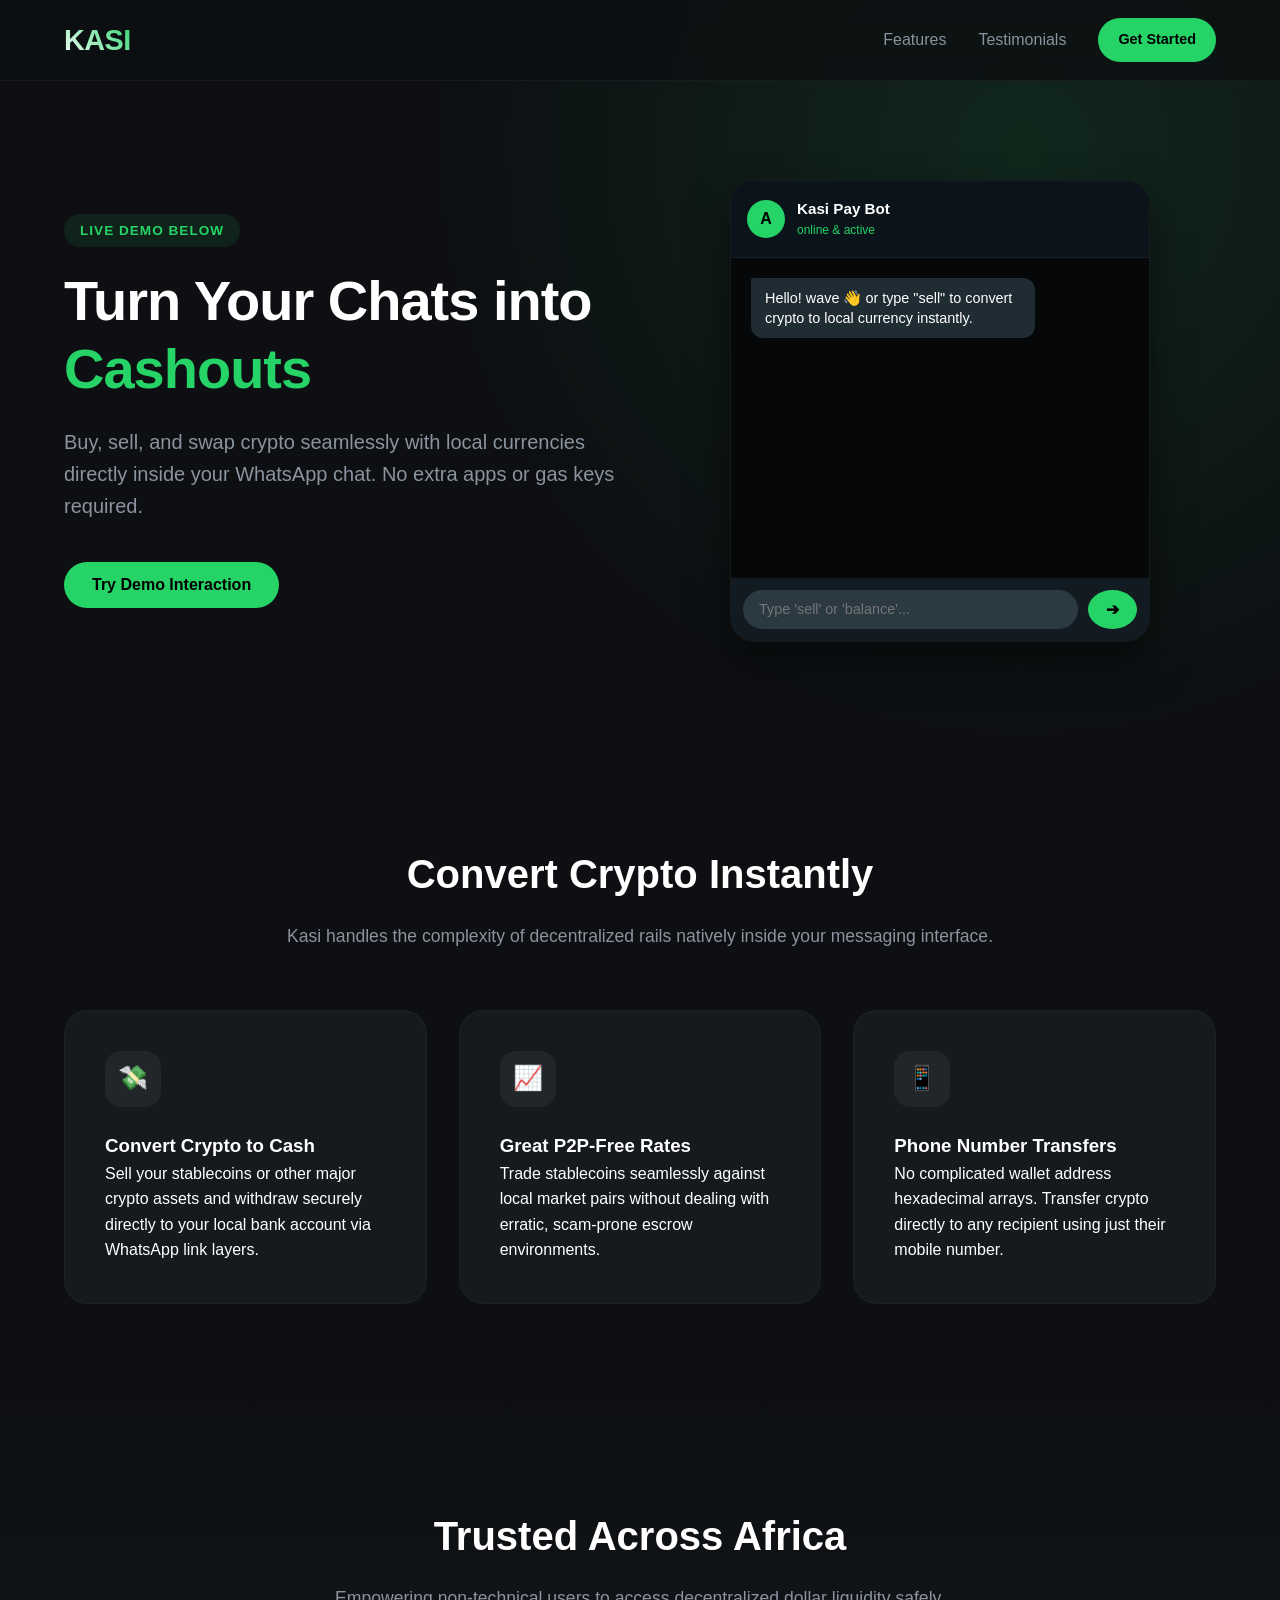
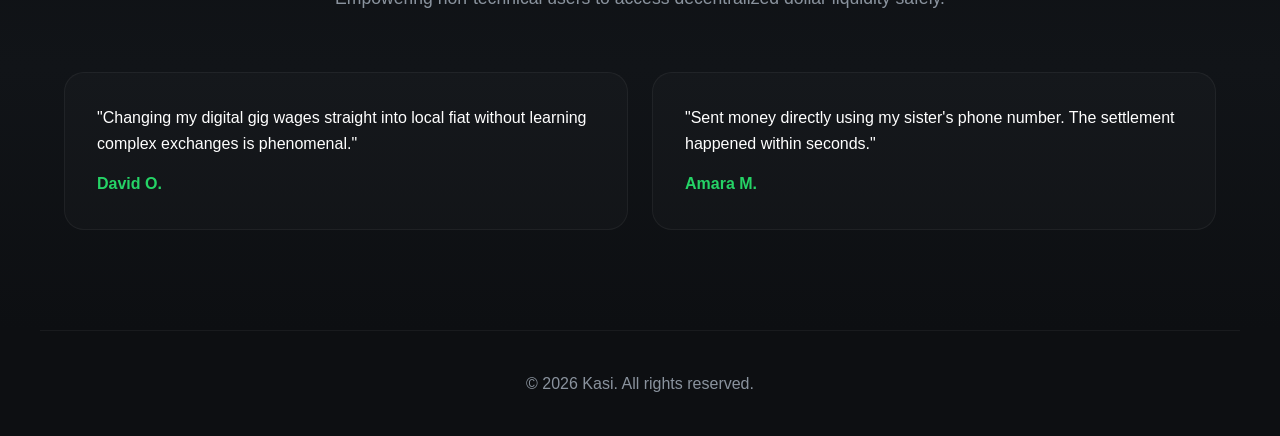
==== templates/index.html @ 3e29c73d "feat: edited index.html on the web interface" ====
<!DOCTYPE html>
<html lang="en">
<head>
    <meta charset="UTF-8">
    <meta name="viewport" content="width=device-width, initial-scale=1.0">
    <title>Kasi - Turn Chats into Cashouts</title>
    <style>
        /* Base Reset & Variables */
        :root {
            --bg-color: #0d0f12;
            --card-bg: #161a1f;
            --text-main: #ffffff;
            --text-muted: #8a939e;
            --accent-green: #25d366; 
            --accent-blue: #3b82f6;
            --btn-hover: #1ebd59;
            --font-stack: -apple-system, BlinkMacSystemFont, "Segoe UI", Roboto, Helvetica, Arial, sans-serif;
        }

        * {
            box-sizing: border-box;
            margin: 0;
            padding: 0;
        }

        html {
            scroll-behavior: smooth;
        }

        body {
            background-color: var(--bg-color);
            color: var(--text-main);
            font-family: var(--font-stack);
            line-height: 1.6;
            overflow-x: hidden;
        }

        a {
            text-decoration: none;
            color: inherit;
        }

        /* Utility Components */
        .container {
            max-width: 1200px;
            margin: 0 auto;
            padding: 0 24px;
        }

        .btn {
            display: inline-block;
            background-color: var(--accent-green);
            color: #000000;
            padding: 14px 28px;
            border-radius: 30px;
            font-weight: 600;
            font-size: 1rem;
            transition: all 0.3s cubic-bezier(0.4, 0, 0.2, 1);
            border: none;
            cursor: pointer;
        }

        .btn:hover {
            background-color: var(--btn-hover);
            transform: translateY(-2px);
            box-shadow: 0 8px 20px rgba(37, 211, 102, 0.3);
        }

        .badge {
            background: rgba(37, 211, 102, 0.1);
            color: var(--accent-green);
            padding: 6px 16px;
            border-radius: 20px;
            font-size: 0.85rem;
            font-weight: 600;
            text-transform: uppercase;
            letter-spacing: 1px;
            margin-bottom: 20px;
            display: inline-block;
            animation: pulse 2s infinite;
        }

        @keyframes pulse {
            0% { box-shadow: 0 0 0 0 rgba(37, 211, 102, 0.4); }
            70% { box-shadow: 0 0 0 10px rgba(37, 211, 102, 0); }
            100% { box-shadow: 0 0 0 0 rgba(37, 211, 102, 0); }
        }

        /* Navigation Header */
        header {
            position: fixed;
            top: 0;
            left: 0;
            width: 100%;
            z-index: 1000;
            background: rgba(13, 15, 18, 0.8);
            backdrop-filter: blur(12px);
            border-bottom: 1px solid rgba(255, 255, 255, 0.05);
            transition: background 0.3s, padding 0.3s;
        }

        header.scrolled {
            background: rgba(13, 15, 18, 0.95);
            padding: 5px 0;
            box-shadow: 0 4px 20px rgba(0,0,0,0.3);
        }

        header .container {
            display: flex;
            justify-content: space-between;
            align-items: center;
            height: 80px;
        }

        .logo {
            font-size: 1.8rem;
            font-weight: 800;
            letter-spacing: -0.5px;
            background: linear-gradient(45deg, #fff, var(--accent-green));
            -webkit-background-clip: text;
            -webkit-text-fill-color: transparent;
        }

        nav ul {
            display: flex;
            list-style: none;
            gap: 32px;
            align-items: center;
        }

        nav ul a {
            color: var(--text-muted);
            font-weight: 500;
            transition: color 0.2s ease;
        }

        nav ul a:hover, nav ul a.active {
            color: var(--text-main);
        }

        /* Interactive Split Hero Section */
        .hero {
            padding: 180px 0 100px 0;
            background: radial-gradient(circle at 80% 20%, rgba(37, 211, 102, 0.12), transparent 50%);
        }

        .hero-grid {
            display: grid;
            grid-template-columns: 1fr 1fr;
            gap: 48px;
            align-items: center;
        }

        .hero h1 {
            font-size: 3.5rem;
            font-weight: 800;
            line-height: 1.2;
            letter-spacing: -1px;
            margin-bottom: 24px;
        }

        .hero h1 span {
            color: var(--accent-green);
        }

        .hero p {
            font-size: 1.25rem;
            color: var(--text-muted);
            margin-bottom: 40px;
        }

        /* Dynamic Live Chat Simulator */
        .simulator-container {
            background: #050709;
            border-radius: 24px;
            border: 1px solid rgba(255,255,255,0.08);
            box-shadow: 0 20px 40px rgba(0,0,0,0.5);
            overflow: hidden;
            max-width: 420px;
            margin: 0 auto;
            width: 100%;
        }

        .sim-header {
            background: #0b141a;
            padding: 16px;
            display: flex;
            align-items: center;
            gap: 12px;
            border-bottom: 1px solid rgba(255,255,255,0.05);
        }

        .sim-avatar {
            width: 38px;
            height: 38px;
            background: var(--accent-green);
            color: black;
            border-radius: 50%;
            display: flex;
            align-items: center;
            justify-content: center;
            font-weight: bold;
        }

        .sim-status h4 { font-size: 0.95rem; font-weight: 600; }
        .sim-status p { font-size: 0.75rem; color: var(--accent-green); margin: 0; }

        .sim-body {
            height: 320px;
            padding: 20px;
            background: url('https://user-images.githubusercontent.com/15075759/28719144-86dc0f70-73b1-11e7-911d-60d70fcded21.png'); /* WA standard seamless tile */
            background-size: contain;
            overflow-y: auto;
            display: flex;
            flex-direction: column;
            gap: 12px;
        }

        .msg {
            max-width: 75%;
            padding: 10px 14px;
            border-radius: 12px;
            font-size: 0.9rem;
            line-height: 1.4;
            color: #fff;
            opacity: 0;
            transform: translateY(10px);
            animation: fadeInMsg 0.4s forwards;
        }

        @keyframes fadeInMsg {
            to { opacity: 1; transform: translateY(0); }
        }

        .msg.sent {
            background: #005c4b;
            align-self: flex-end;
            border-top-right-radius: 2px;
        }

        .msg.received {
            background: #202c33;
            align-self: flex-start;
            border-top-left-radius: 2px;
        }

        .sim-footer {
            background: #111b21;
            padding: 12px;
            display: flex;
            gap: 10px;
        }

        .sim-input {
            flex: 1;
            background: #2a3942;
            border: none;
            border-radius: 20px;
            padding: 10px 16px;
            color: #fff;
            font-size: 0.9rem;
            outline: none;
        }

        /* Value Proposition Scroll-Animations */
        .features {
            padding: 100px 0;
        }

        .section-header {
            text-align: center;
            margin-bottom: 60px;
        }

        .section-header h2 { font-size: 2.5rem; font-weight: 700; margin-bottom: 16px; }
        .section-header p { color: var(--text-muted); font-size: 1.1rem; }

        .feature-grid {
            display: grid;
            grid-template-columns: repeat(auto-fit, minmax(320px, 1fr));
            gap: 32px;
        }

        .feature-card {
            background-color: var(--card-bg);
            border: 1px solid rgba(255, 255, 255, 0.03);
            border-radius: 24px;
            padding: 40px;
            opacity: 0;
            transform: translateY(30px);
            transition: all 0.6s ease;
        }

        .feature-card.reveal {
            opacity: 1;
            transform: translateY(0);
        }

        .feature-card:hover {
            transform: translateY(-5px) !important;
            border-color: rgba(37, 211, 102, 0.2);
        }

        .feature-icon {
            width: 56px;
            height: 56px;
            background: rgba(255, 255, 255, 0.05);
            border-radius: 16px;
            display: flex;
            align-items: center;
            justify-content: center;
            font-size: 1.5rem;
            margin-bottom: 24px;
            color: var(--accent-green);
        }

        /* Testimonials Section */
        .testimonials {
            padding: 100px 0;
            background: linear-gradient(180deg, var(--bg-color), #111418, var(--bg-color));
        }

        .testimonial-grid {
            display: grid;
            grid-template-columns: repeat(auto-fit, minmax(300px, 1fr));
            gap: 24px;
            margin-top: 40px;
        }

        .testimonial-card {
            background: rgba(255, 255, 255, 0.02);
            border: 1px solid rgba(255, 255, 255, 0.05);
            padding: 32px;
            border-radius: 20px;
        }

        /* Mobile Responsive */
        @media (max-width: 968px) {
            .hero-grid {
                grid-template-columns: 1fr;
                text-align: center;
            }
            .hero h1 { font-size: 2.6rem; }
            .simulator-container { margin-top: 40px; }
            nav ul { display: none; }
        }
    </style>
</head>
<body>

    <!-- Header & Navigation -->
    <header id="navbar">
        <div class="container">
            <a href="#" class="logo">KASI</a>
            <nav>
                <ul>
                    <li><a href="#features" class="nav-link">Features</a></li>
                    <li><a href="#testimonials" class="nav-link">Testimonials</a></li>
                    <li><a href="https://api.whatsapp.com/send/?phone=%2B13025016052&text=Hello%21+I+was+referred+by+a+friend+%EF%BF%BD%0A%0A%28Ref%3A+%23faqs%29&type=phone_number&app_absent=0" class="btn" style="padding: 10px 20px; font-size: 0.9rem;">Get Started</a></li>
                </ul>
            </nav>
        </div>
    </header>

    <!-- Hero Section with Live Simulator -->
    <section class="hero">
        <div class="container">
            <div class="hero-grid">
                <div>
                    <span class="badge">Live Demo Below</span>
                    <h1>Turn Your Chats into <span>Cashouts</span></h1>
                    <p>Buy, sell, and swap crypto seamlessly with local currencies directly inside your WhatsApp chat. No extra apps or gas keys required.</p>
                    <button class="btn" onclick="startSimulatedChat()">Try Demo Interaction</button>
                </div>
                
                <!-- Interactive WhatsApp UI Sandbox -->
                <div>
                    <div class="simulator-container">
                        <div class="sim-header">
                            <div class="sim-avatar">A</div>
                            <div class="sim-status">
                                <h4>Kasi Pay Bot</h4>
                                <p>online & active</p>
                            </div>
                        </div>
                        <div class="sim-body" id="chatScreen">
                            <div class="msg received">Hello! wave 👋 or type "sell" to convert crypto to local currency instantly.</div>
                        </div>
                        <div class="sim-footer">
                            <input type="text" class="sim-input" id="chatInput" placeholder="Type 'sell' or 'balance'..." onkeypress="handleKeyPress(event)">
                            <button class="btn" style="padding: 10px 18px; border-radius: 50%;" onclick="sendUserMessage()">➔</button>
                        </div>
                    </div>
                </div>
            </div>
        </div>
    </section>

    <!-- Features Section with Scroll Triggers -->
    <section id="features" class="features">
        <div class="container">
            <div class="section-header">
                <h2>Convert Crypto Instantly</h2>
                <p>Kasi handles the complexity of decentralized rails natively inside your messaging interface.</p>
            </div>

            <div class="feature-grid">
                <div class="feature-card">
                    <div class="feature-icon">💸</div>
                    <h3>Convert Crypto to Cash</h3>
                    <p>Sell your stablecoins or other major crypto assets and withdraw securely directly to your local bank account via WhatsApp link layers.</p>
                </div>
                <div class="feature-card">
                    <div class="feature-icon">📈</div>
                    <h3>Great P2P-Free Rates</h3>
                    <p>Trade stablecoins seamlessly against local market pairs without dealing with erratic, scam-prone escrow environments.</p>
                </div>
                <div class="feature-card">
                    <div class="feature-icon">📱</div>
                    <h3>Phone Number Transfers</h3>
                    <p>No complicated wallet address hexadecimal arrays. Transfer crypto directly to any recipient using just their mobile number.</p>
                </div>
            </div>
        </div>
    </section>

    <!-- Testimonials Section -->
    <section id="testimonials" class="testimonials">
        <div class="container">
            <div class="section-header">
                <h2>Trusted Across Africa</h2>
                <p>Empowering non-technical users to access decentralized dollar liquidity safely.</p>
            </div>
            <div class="testimonial-grid">
                <div class="testimonial-card">
                    <p>"Changing my digital gig wages straight into local fiat without learning complex exchanges is phenomenal."</p>
                    <h4 style="margin-top:15px; color:var(--accent-green);">David O.</h4>
                </div>
                <div class="testimonial-card">
                    <p>"Sent money directly using my sister's phone number. The settlement happened within seconds."</p>
                    <h4 style="margin-top:15px; color:var(--accent-green);">Amara M.</h4>
                </div>
            </div>
        </div>
    </section>

    <footer>
        <div class="container" style="text-align: center; padding: 40px 0; border-top: 1px solid rgba(255,255,255,0.05); color: var(--text-muted);">
            <p>&copy; 2026 Kasi. All rights reserved.</p>
        </div>
    </footer>

    <!-- Interactive JavaScript Logic Layer -->
    <script>
        // 1. Dynamic Header Scroll Logic
        window.addEventListener('scroll', () => {
            const header = document.getElementById('navbar');
            if (window.scrollY > 50) {
                header.classList.add('scrolled');
            } else {
                header.classList.remove('scrolled');
            }
            
            // Track active navigation links based on viewport metrics
            const sections = document.querySelectorAll('section');
            const navLinks = document.querySelectorAll('.nav-link');
            let current = '';
            
            sections.forEach(section => {
                const sectionTop = section.offsetTop;
                if (window.scrollY >= sectionTop - 100) {
                    current = section.getAttribute('id');
                }
            });

            navLinks.forEach(link => {
                link.classList.remove('active');
                if (link.getAttribute('href').includes(current)) {
                    link.classList.add('active');
                }
            });
        });

        // 2. Scroll Animation (Intersection Observer Reveal Engine)
        const observerOptions = { threshold: 0.15 };
        const observer = new IntersectionObserver((entries) => {
            entries.forEach(entry => {
                if(entry.isIntersecting) {
                    entry.target.classList.add('reveal');
                }
            });
        }, observerOptions);

        document.querySelectorAll('.feature-card').forEach(card => {
            observer.observe(card);
        });

        // 3. Automated & Free-text WhatsApp Simulation Engine
        const chatScreen = document.getElementById('chatScreen');
        const chatInput = document.getElementById('chatInput');

        function appendMessage(text, side) {
            const msgNode = document.createElement('div');
            msgNode.className = `msg ${side}`;
            msgNode.innerText = text;
            chatScreen.appendChild(msgNode);
            chatScreen.scrollTop = chatScreen.scrollHeight; 
        }

        function handleKeyPress(e) {
            if(e.key === 'Enter') sendUserMessage();
        }

        function sendUserMessage() {
            const val = chatInput.value.trim();
            if(!val) return;
            
            appendMessage(val, 'sent');
            chatInput.value = '';

            // Dynamic logic parsing response simulated keywords
            setTimeout(() => {
                const query = val.toLowerCase();
                if(query.includes('sell') || query.includes('cashout')) {
                    appendMessage("⚡ Perfect. Processing payout. Enter the amount of USDT to cashout to local currency:", "received");
                } else if(query.includes('balance')) {
                    appendMessage("📊 Wallet Balance:\n• 142.50 USDT\n• 0.015 ETH", "received");
                } else {
                    appendMessage("🤖 Received! Kasi will automatically process this message string on your real integration hook.", "received");
                }
            }, 800);
        }

        // Demo sequence button
        function startSimulatedChat() {
            setTimeout(() => appendMessage("sell 50 USDT", "sent"), 300);
            setTimeout(() => appendMessage("Processing $50.00 cashout. Local bank wire generated! Checking settlement rails... 📈", "received"), 1200);
            setTimeout(() => appendMessage("Success! Fiat deposited straight to linked endpoint.", "received"), 2400);
        }
    </script>
</body>
</html>
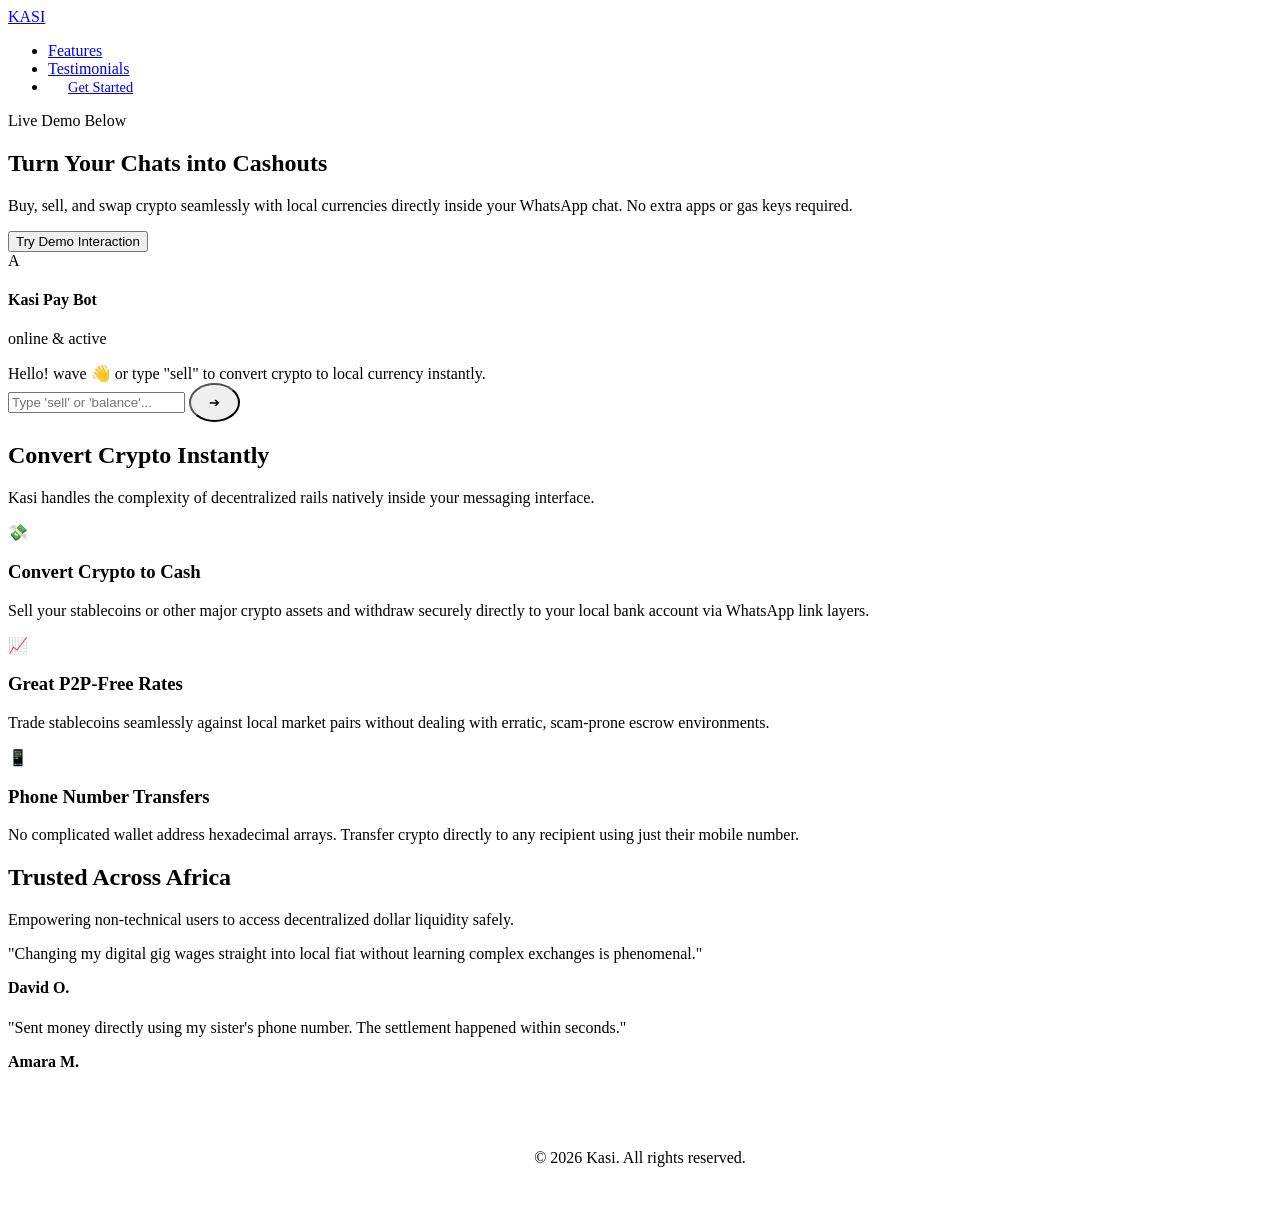
==== commit dd2317d2: "Refactor: separate CSS styles into external stylesheet" ====
--- a/templates/index.html
+++ b/templates/index.html
@@ -4,347 +4,7 @@
     <meta charset="UTF-8">
     <meta name="viewport" content="width=device-width, initial-scale=1.0">
     <title>Kasi - Turn Chats into Cashouts</title>
-    <style>
-        /* Base Reset & Variables */
-        :root {
-            --bg-color: #0d0f12;
-            --card-bg: #161a1f;
-            --text-main: #ffffff;
-            --text-muted: #8a939e;
-            --accent-green: #25d366; 
-            --accent-blue: #3b82f6;
-            --btn-hover: #1ebd59;
-            --font-stack: -apple-system, BlinkMacSystemFont, "Segoe UI", Roboto, Helvetica, Arial, sans-serif;
-        }
-
-        * {
-            box-sizing: border-box;
-            margin: 0;
-            padding: 0;
-        }
-
-        html {
-            scroll-behavior: smooth;
-        }
-
-        body {
-            background-color: var(--bg-color);
-            color: var(--text-main);
-            font-family: var(--font-stack);
-            line-height: 1.6;
-            overflow-x: hidden;
-        }
-
-        a {
-            text-decoration: none;
-            color: inherit;
-        }
-
-        /* Utility Components */
-        .container {
-            max-width: 1200px;
-            margin: 0 auto;
-            padding: 0 24px;
-        }
-
-        .btn {
-            display: inline-block;
-            background-color: var(--accent-green);
-            color: #000000;
-            padding: 14px 28px;
-            border-radius: 30px;
-            font-weight: 600;
-            font-size: 1rem;
-            transition: all 0.3s cubic-bezier(0.4, 0, 0.2, 1);
-            border: none;
-            cursor: pointer;
-        }
-
-        .btn:hover {
-            background-color: var(--btn-hover);
-            transform: translateY(-2px);
-            box-shadow: 0 8px 20px rgba(37, 211, 102, 0.3);
-        }
-
-        .badge {
-            background: rgba(37, 211, 102, 0.1);
-            color: var(--accent-green);
-            padding: 6px 16px;
-            border-radius: 20px;
-            font-size: 0.85rem;
-            font-weight: 600;
-            text-transform: uppercase;
-            letter-spacing: 1px;
-            margin-bottom: 20px;
-            display: inline-block;
-            animation: pulse 2s infinite;
-        }
-
-        @keyframes pulse {
-            0% { box-shadow: 0 0 0 0 rgba(37, 211, 102, 0.4); }
-            70% { box-shadow: 0 0 0 10px rgba(37, 211, 102, 0); }
-            100% { box-shadow: 0 0 0 0 rgba(37, 211, 102, 0); }
-        }
-
-        /* Navigation Header */
-        header {
-            position: fixed;
-            top: 0;
-            left: 0;
-            width: 100%;
-            z-index: 1000;
-            background: rgba(13, 15, 18, 0.8);
-            backdrop-filter: blur(12px);
-            border-bottom: 1px solid rgba(255, 255, 255, 0.05);
-            transition: background 0.3s, padding 0.3s;
-        }
-
-        header.scrolled {
-            background: rgba(13, 15, 18, 0.95);
-            padding: 5px 0;
-            box-shadow: 0 4px 20px rgba(0,0,0,0.3);
-        }
-
-        header .container {
-            display: flex;
-            justify-content: space-between;
-            align-items: center;
-            height: 80px;
-        }
-
-        .logo {
-            font-size: 1.8rem;
-            font-weight: 800;
-            letter-spacing: -0.5px;
-            background: linear-gradient(45deg, #fff, var(--accent-green));
-            -webkit-background-clip: text;
-            -webkit-text-fill-color: transparent;
-        }
-
-        nav ul {
-            display: flex;
-            list-style: none;
-            gap: 32px;
-            align-items: center;
-        }
-
-        nav ul a {
-            color: var(--text-muted);
-            font-weight: 500;
-            transition: color 0.2s ease;
-        }
-
-        nav ul a:hover, nav ul a.active {
-            color: var(--text-main);
-        }
-
-        /* Interactive Split Hero Section */
-        .hero {
-            padding: 180px 0 100px 0;
-            background: radial-gradient(circle at 80% 20%, rgba(37, 211, 102, 0.12), transparent 50%);
-        }
-
-        .hero-grid {
-            display: grid;
-            grid-template-columns: 1fr 1fr;
-            gap: 48px;
-            align-items: center;
-        }
-
-        .hero h1 {
-            font-size: 3.5rem;
-            font-weight: 800;
-            line-height: 1.2;
-            letter-spacing: -1px;
-            margin-bottom: 24px;
-        }
-
-        .hero h1 span {
-            color: var(--accent-green);
-        }
-
-        .hero p {
-            font-size: 1.25rem;
-            color: var(--text-muted);
-            margin-bottom: 40px;
-        }
-
-        /* Dynamic Live Chat Simulator */
-        .simulator-container {
-            background: #050709;
-            border-radius: 24px;
-            border: 1px solid rgba(255,255,255,0.08);
-            box-shadow: 0 20px 40px rgba(0,0,0,0.5);
-            overflow: hidden;
-            max-width: 420px;
-            margin: 0 auto;
-            width: 100%;
-        }
-
-        .sim-header {
-            background: #0b141a;
-            padding: 16px;
-            display: flex;
-            align-items: center;
-            gap: 12px;
-            border-bottom: 1px solid rgba(255,255,255,0.05);
-        }
-
-        .sim-avatar {
-            width: 38px;
-            height: 38px;
-            background: var(--accent-green);
-            color: black;
-            border-radius: 50%;
-            display: flex;
-            align-items: center;
-            justify-content: center;
-            font-weight: bold;
-        }
-
-        .sim-status h4 { font-size: 0.95rem; font-weight: 600; }
-        .sim-status p { font-size: 0.75rem; color: var(--accent-green); margin: 0; }
-
-        .sim-body {
-            height: 320px;
-            padding: 20px;
-            background: url('https://user-images.githubusercontent.com/15075759/28719144-86dc0f70-73b1-11e7-911d-60d70fcded21.png'); /* WA standard seamless tile */
-            background-size: contain;
-            overflow-y: auto;
-            display: flex;
-            flex-direction: column;
-            gap: 12px;
-        }
-
-        .msg {
-            max-width: 75%;
-            padding: 10px 14px;
-            border-radius: 12px;
-            font-size: 0.9rem;
-            line-height: 1.4;
-            color: #fff;
-            opacity: 0;
-            transform: translateY(10px);
-            animation: fadeInMsg 0.4s forwards;
-        }
-
-        @keyframes fadeInMsg {
-            to { opacity: 1; transform: translateY(0); }
-        }
-
-        .msg.sent {
-            background: #005c4b;
-            align-self: flex-end;
-            border-top-right-radius: 2px;
-        }
-
-        .msg.received {
-            background: #202c33;
-            align-self: flex-start;
-            border-top-left-radius: 2px;
-        }
-
-        .sim-footer {
-            background: #111b21;
-            padding: 12px;
-            display: flex;
-            gap: 10px;
-        }
-
-        .sim-input {
-            flex: 1;
-            background: #2a3942;
-            border: none;
-            border-radius: 20px;
-            padding: 10px 16px;
-            color: #fff;
-            font-size: 0.9rem;
-            outline: none;
-        }
-
-        /* Value Proposition Scroll-Animations */
-        .features {
-            padding: 100px 0;
-        }
-
-        .section-header {
-            text-align: center;
-            margin-bottom: 60px;
-        }
-
-        .section-header h2 { font-size: 2.5rem; font-weight: 700; margin-bottom: 16px; }
-        .section-header p { color: var(--text-muted); font-size: 1.1rem; }
-
-        .feature-grid {
-            display: grid;
-            grid-template-columns: repeat(auto-fit, minmax(320px, 1fr));
-            gap: 32px;
-        }
-
-        .feature-card {
-            background-color: var(--card-bg);
-            border: 1px solid rgba(255, 255, 255, 0.03);
-            border-radius: 24px;
-            padding: 40px;
-            opacity: 0;
-            transform: translateY(30px);
-            transition: all 0.6s ease;
-        }
-
-        .feature-card.reveal {
-            opacity: 1;
-            transform: translateY(0);
-        }
-
-        .feature-card:hover {
-            transform: translateY(-5px) !important;
-            border-color: rgba(37, 211, 102, 0.2);
-        }
-
-        .feature-icon {
-            width: 56px;
-            height: 56px;
-            background: rgba(255, 255, 255, 0.05);
-            border-radius: 16px;
-            display: flex;
-            align-items: center;
-            justify-content: center;
-            font-size: 1.5rem;
-            margin-bottom: 24px;
-            color: var(--accent-green);
-        }
-
-        /* Testimonials Section */
-        .testimonials {
-            padding: 100px 0;
-            background: linear-gradient(180deg, var(--bg-color), #111418, var(--bg-color));
-        }
-
-        .testimonial-grid {
-            display: grid;
-            grid-template-columns: repeat(auto-fit, minmax(300px, 1fr));
-            gap: 24px;
-            margin-top: 40px;
-        }
-
-        .testimonial-card {
-            background: rgba(255, 255, 255, 0.02);
-            border: 1px solid rgba(255, 255, 255, 0.05);
-            padding: 32px;
-            border-radius: 20px;
-        }
-
-        /* Mobile Responsive */
-        @media (max-width: 968px) {
-            .hero-grid {
-                grid-template-columns: 1fr;
-                text-align: center;
-            }
-            .hero h1 { font-size: 2.6rem; }
-            .simulator-container { margin-top: 40px; }
-            nav ul { display: none; }
-        }
-    </style>
+    <link rel="stylesheet" href="static/style.css">
 </head>
 <body>
 
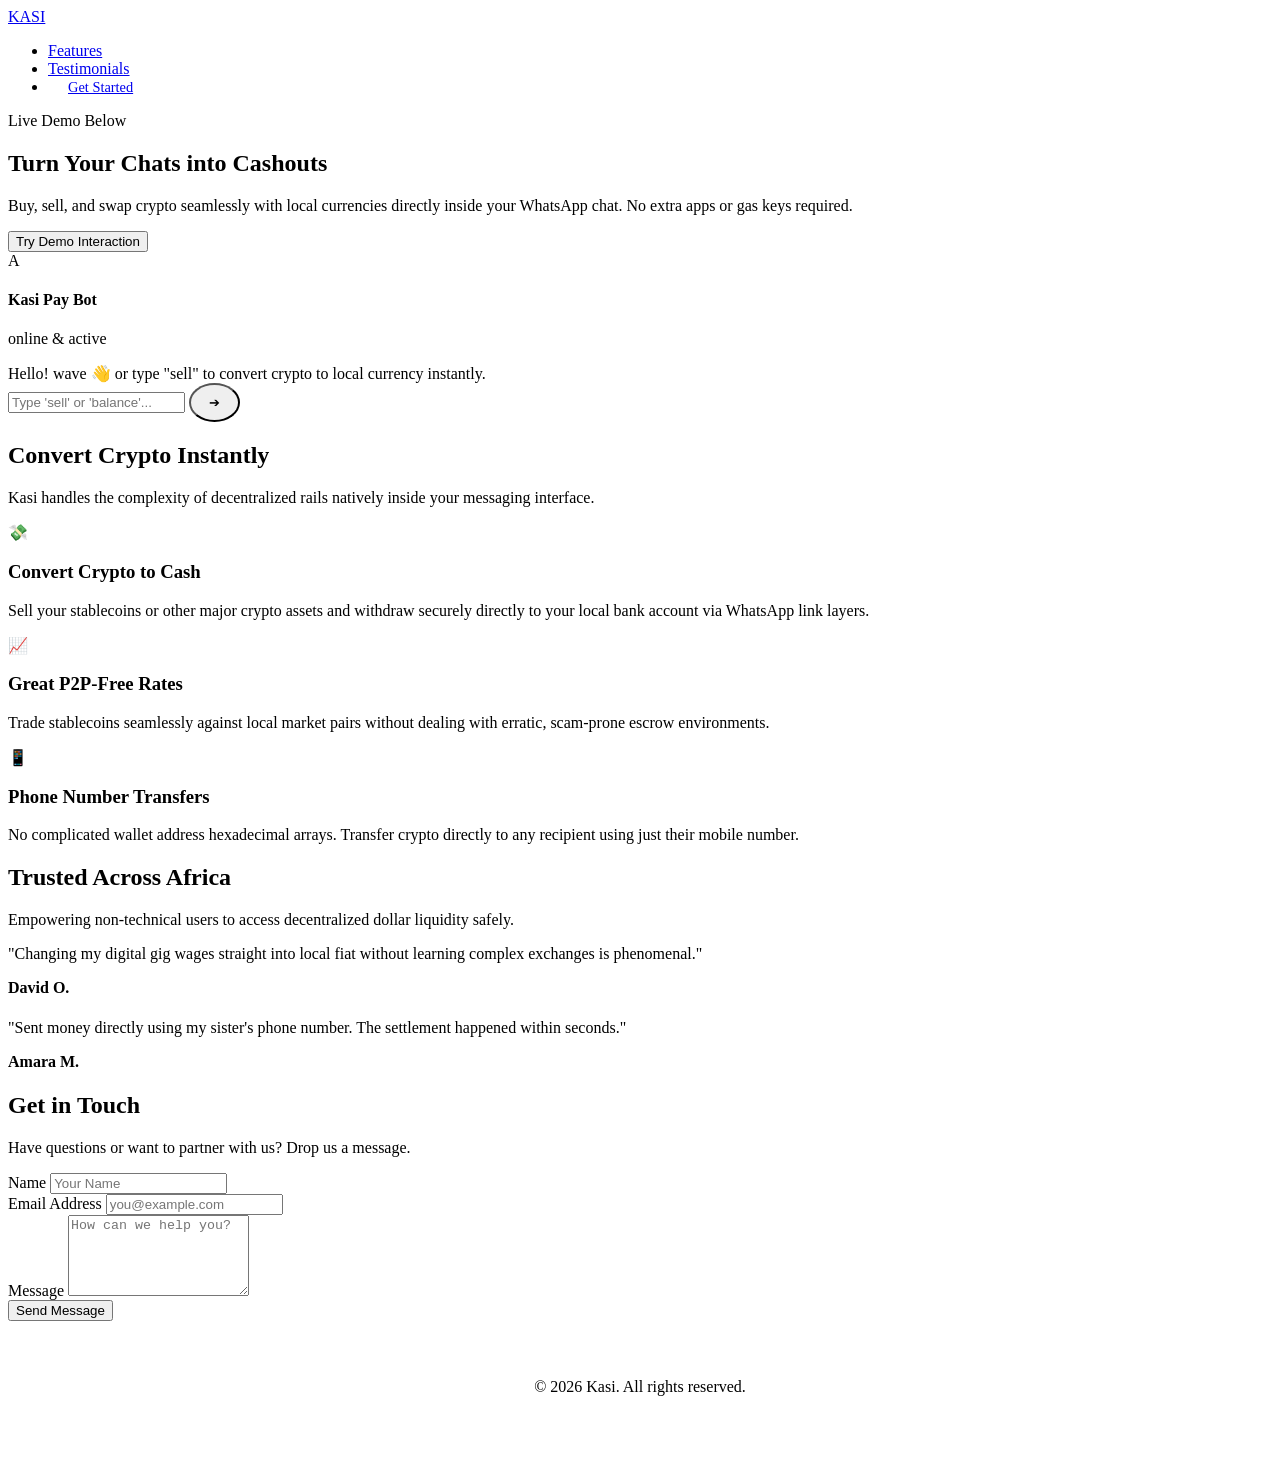
==== commit 0616eb98: "feat: Add contact me section" ====
--- a/templates/index.html
+++ b/templates/index.html
@@ -104,6 +104,37 @@
         </div>
     </section>
 
+    <!-- Contact Section -->
+    <section id="contact" class="contact">
+        <div class="container">
+            <div class="section-header">
+                <h2>Get in Touch</h2>
+                <p>Have questions or want to partner with us? Drop us a message.</p>
+            </div>
+            <div class="contact-card">
+                <form id="contactForm" onsubmit="handleContactSubmit(event)">
+                    <!-- Spam Honeypot Field -->
+                    <input type="text" name="_honey" style="display:none">
+                    
+                    <div class="form-group">
+                        <label for="contactName">Name</label>
+                        <input type="text" id="contactName" name="name" placeholder="Your Name" required>
+                    </div>
+                    <div class="form-group">
+                        <label for="contactEmail">Email Address</label>
+                        <input type="email" id="contactEmail" name="email" placeholder="you@example.com" required>
+                    </div>
+                    <div class="form-group">
+                        <label for="contactMessage">Message</label>
+                        <textarea id="contactMessage" name="message" rows="5" placeholder="How can we help you?" required></textarea>
+                    </div>
+                    <button type="submit" class="btn btn-submit">Send Message</button>
+                    <div id="contactFeedback" class="contact-feedback"></div>
+                </form>
+            </div>
+        </div>
+    </section>
+
     <footer>
         <div class="container" style="text-align: center; padding: 40px 0; border-top: 1px solid rgba(255,255,255,0.05); color: var(--text-muted);">
             <p>&copy; 2026 Kasi. All rights reserved.</p>
@@ -197,6 +228,48 @@
             setTimeout(() => appendMessage("Processing $50.00 cashout. Local bank wire generated! Checking settlement rails... 📈", "received"), 1200);
             setTimeout(() => appendMessage("Success! Fiat deposited straight to linked endpoint.", "received"), 2400);
         }
+
+        // Contact Form Submission Handler
+        function handleContactSubmit(event) {
+            event.preventDefault();
+            const form = event.target;
+            const feedback = document.getElementById('contactFeedback');
+            const submitBtn = form.querySelector('.btn-submit');
+            
+            feedback.style.color = 'var(--text-muted)';
+            feedback.innerText = 'Sending your message...';
+            submitBtn.disabled = true;
+            
+            const formData = new FormData(form);
+            const object = Object.fromEntries(formData);
+            const json = JSON.stringify(object);
+            
+            fetch('https://formsubmit.co/ajax/petraclara20@gmail.com', {
+                method: 'POST',
+                headers: {
+                    'Content-Type': 'application/json',
+                    'Accept': 'application/json'
+                },
+                body: json
+            })
+            .then(response => {
+                if (response.ok) {
+                    feedback.style.color = 'var(--accent-green)';
+                    feedback.innerText = 'Thank you! Your message has been sent successfully.';
+                    form.reset();
+                } else {
+                    throw new Error('Failed to send message.');
+                }
+            })
+            .catch(error => {
+                feedback.style.color = '#ff4a4a';
+                feedback.innerText = 'Oops! There was a problem sending your message.';
+                console.error(error);
+            })
+            .finally(() => {
+                submitBtn.disabled = false;
+            });
+        }
     </script>
 </body>
 </html>
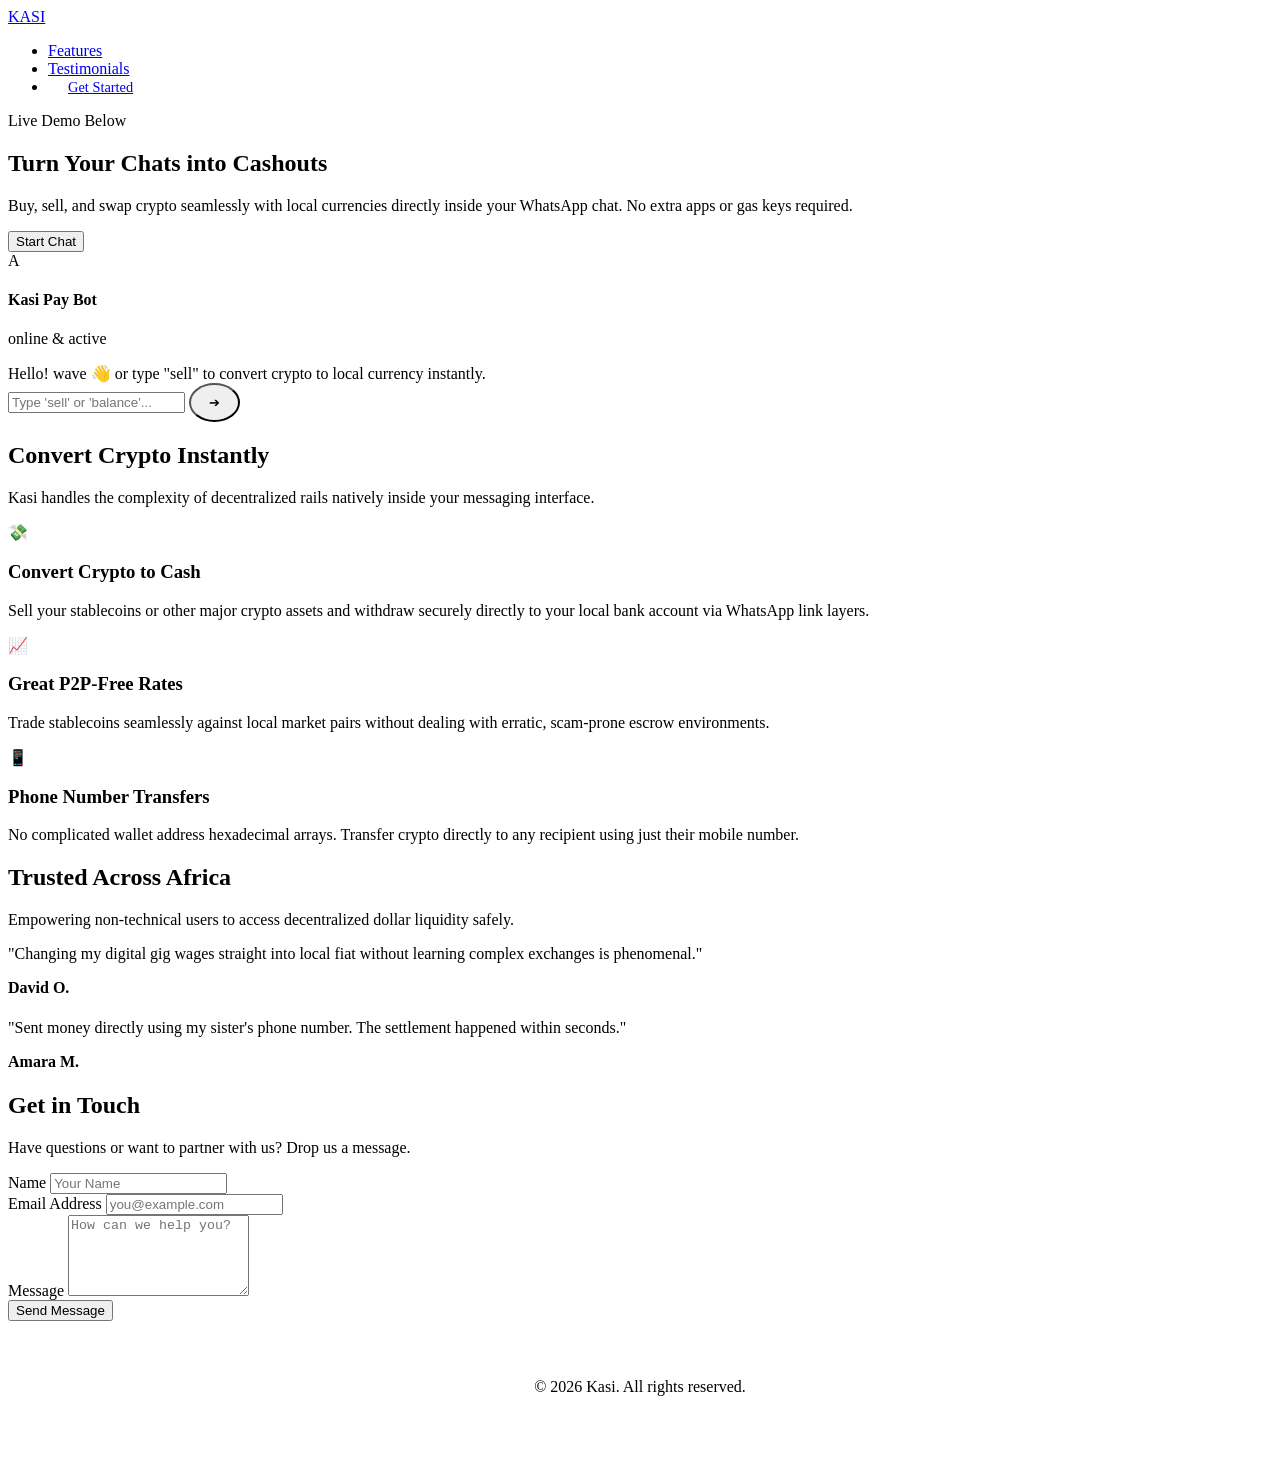
==== commit fe91b4c3: "Refactor: change lauch live demo to start chart" ====
--- a/templates/index.html
+++ b/templates/index.html
@@ -30,7 +30,7 @@
                     <span class="badge">Live Demo Below</span>
                     <h1>Turn Your Chats into <span>Cashouts</span></h1>
                     <p>Buy, sell, and swap crypto seamlessly with local currencies directly inside your WhatsApp chat. No extra apps or gas keys required.</p>
-                    <button class="btn" onclick="startSimulatedChat()">Try Demo Interaction</button>
+                    <button class="btn" onclick="startSimulatedChat()">Start Chat</button>
                 </div>
                 
                 <!-- Interactive WhatsApp UI Sandbox -->
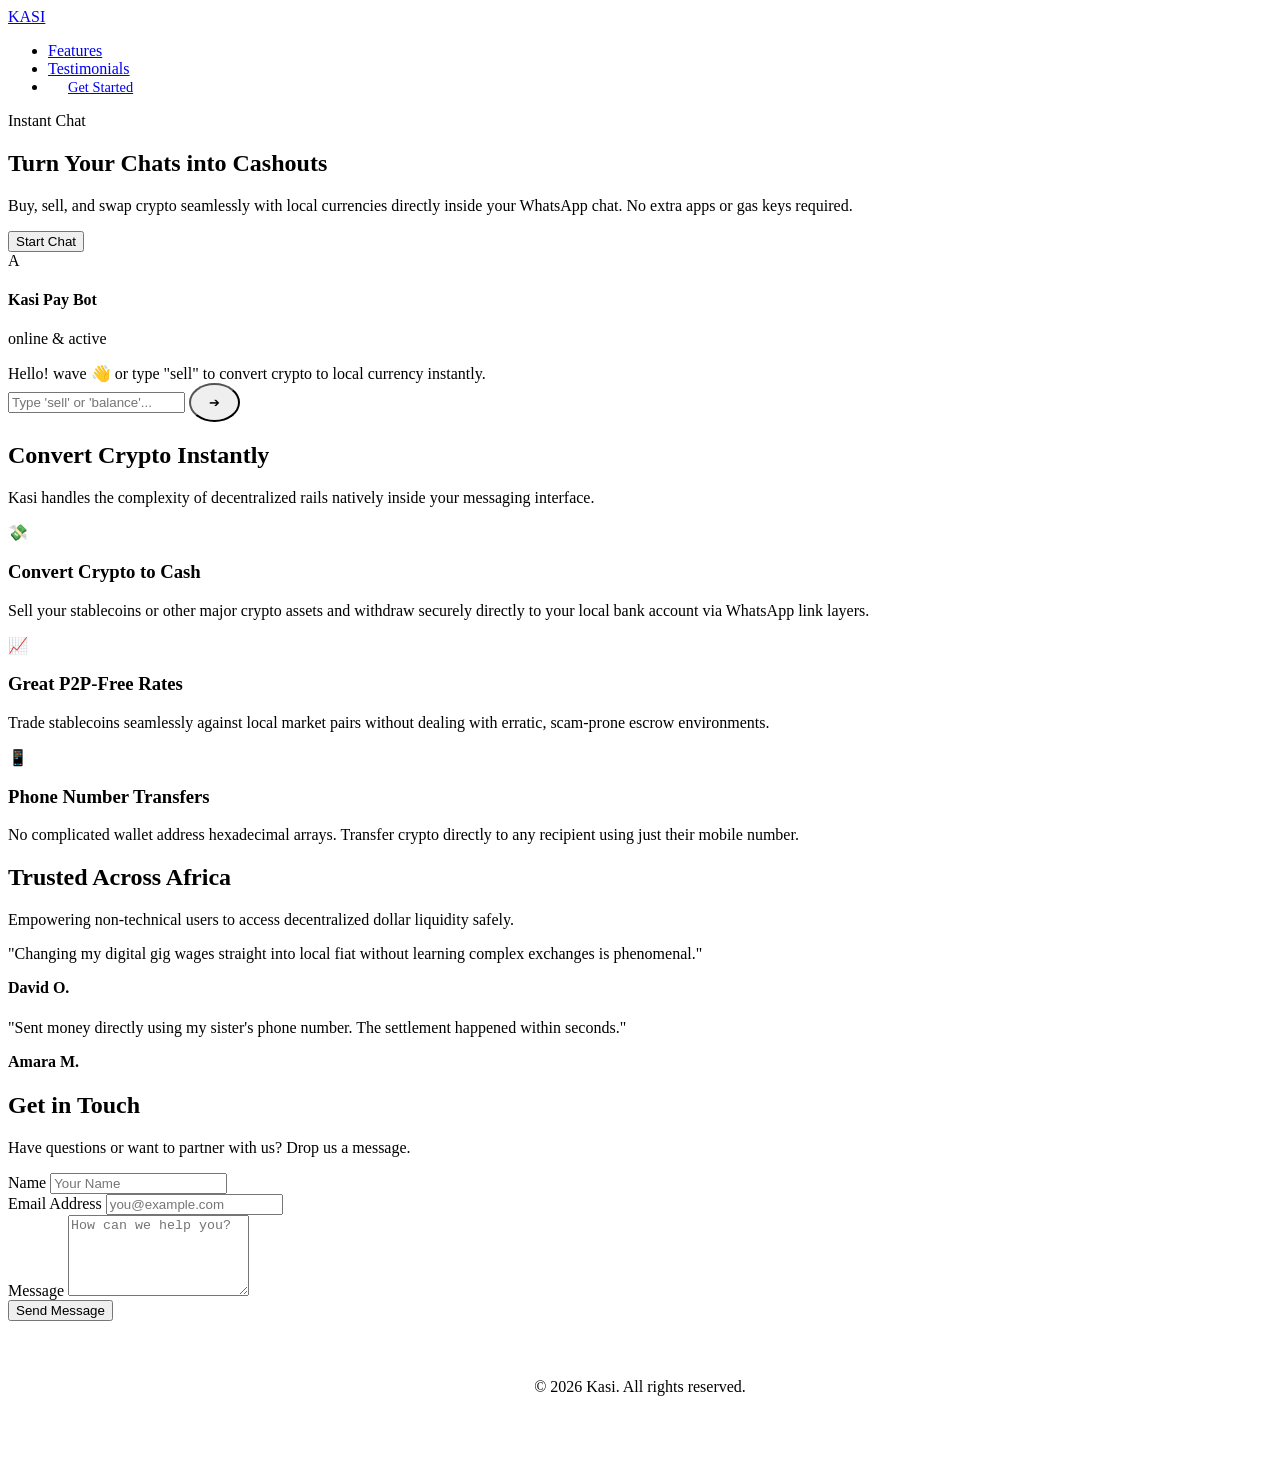
==== commit 4160bb0e: "Refactor: make changes to the badge" ====
--- a/templates/index.html
+++ b/templates/index.html
@@ -27,7 +27,7 @@
         <div class="container">
             <div class="hero-grid">
                 <div>
-                    <span class="badge">Live Demo Below</span>
+                    <span class="badge">Instant Chat</span>
                     <h1>Turn Your Chats into <span>Cashouts</span></h1>
                     <p>Buy, sell, and swap crypto seamlessly with local currencies directly inside your WhatsApp chat. No extra apps or gas keys required.</p>
                     <button class="btn" onclick="startSimulatedChat()">Start Chat</button>
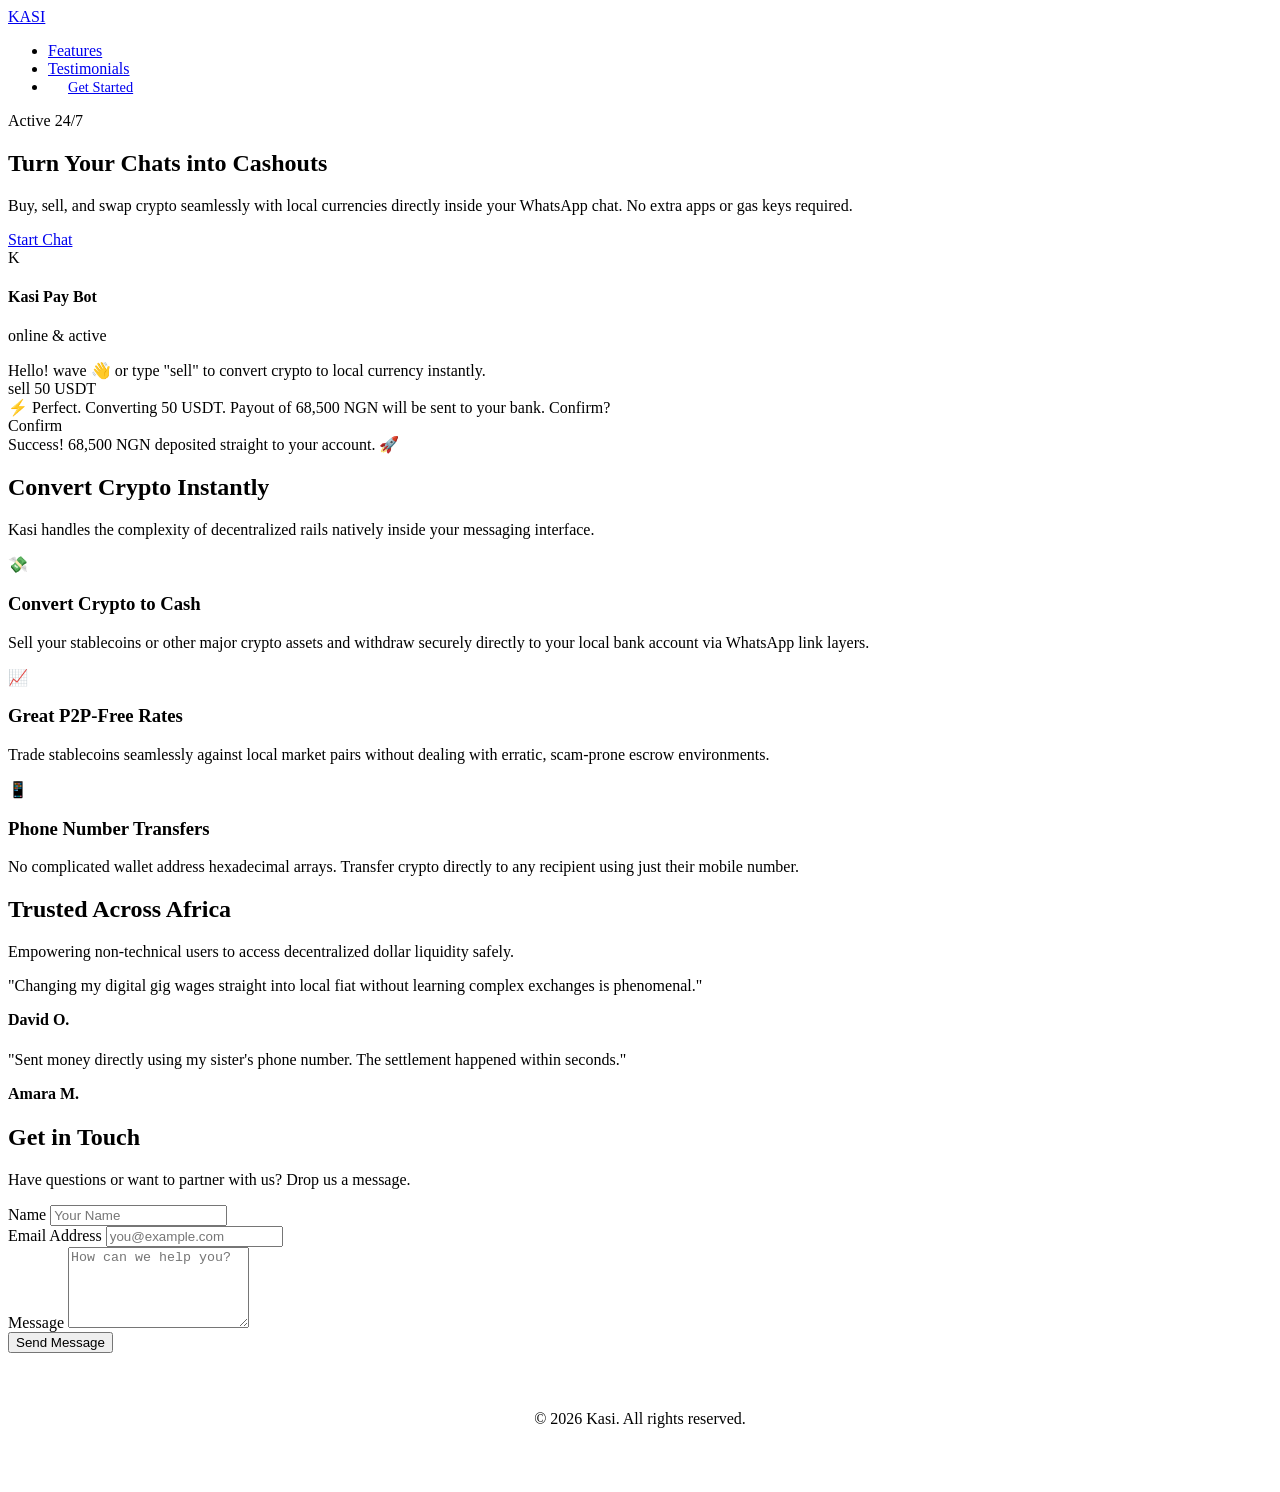
==== commit 70727724: "Refactor: Link Start Chat button directly to the official WhatsApp link and cleanup unused js" ====
--- a/templates/index.html
+++ b/templates/index.html
@@ -27,28 +27,28 @@
         <div class="container">
             <div class="hero-grid">
                 <div>
-                    <span class="badge">Instant Chat</span>
+                    <span class="badge">Active 24/7</span>
                     <h1>Turn Your Chats into <span>Cashouts</span></h1>
                     <p>Buy, sell, and swap crypto seamlessly with local currencies directly inside your WhatsApp chat. No extra apps or gas keys required.</p>
-                    <button class="btn" onclick="startSimulatedChat()">Start Chat</button>
+                    <a href="https://api.whatsapp.com/send/?phone=%2B13025016052&text=Hello%21+I+was+referred+by+a+friend+%EF%BF%BD%0A%0A%28Ref%3A+%23faqs%29&type=phone_number&app_absent=0" class="btn" target="_blank">Start Chat</a>
                 </div>
                 
-                <!-- Interactive WhatsApp UI Sandbox -->
+                <!-- Static WhatsApp UI Mockup with Staggered Animations -->
                 <div>
                     <div class="simulator-container">
                         <div class="sim-header">
-                            <div class="sim-avatar">A</div>
+                            <div class="sim-avatar">K</div>
                             <div class="sim-status">
                                 <h4>Kasi Pay Bot</h4>
                                 <p>online & active</p>
                             </div>
                         </div>
                         <div class="sim-body" id="chatScreen">
-                            <div class="msg received">Hello! wave 👋 or type "sell" to convert crypto to local currency instantly.</div>
-                        </div>
-                        <div class="sim-footer">
-                            <input type="text" class="sim-input" id="chatInput" placeholder="Type 'sell' or 'balance'..." onkeypress="handleKeyPress(event)">
-                            <button class="btn" style="padding: 10px 18px; border-radius: 50%;" onclick="sendUserMessage()">➔</button>
+                            <div class="msg received" style="animation-delay: 0.3s;">Hello! wave 👋 or type "sell" to convert crypto to local currency instantly.</div>
+                            <div class="msg sent" style="animation-delay: 1.2s;">sell 50 USDT</div>
+                            <div class="msg received" style="animation-delay: 2.1s;">⚡ Perfect. Converting 50 USDT. Payout of 68,500 NGN will be sent to your bank. Confirm?</div>
+                            <div class="msg sent" style="animation-delay: 3.0s;">Confirm</div>
+                            <div class="msg received" style="animation-delay: 3.9s;">Success! 68,500 NGN deposited straight to your account. 🚀</div>
                         </div>
                     </div>
                 </div>
@@ -186,48 +186,7 @@
             observer.observe(card);
         });
 
-        // 3. Automated & Free-text WhatsApp Simulation Engine
-        const chatScreen = document.getElementById('chatScreen');
-        const chatInput = document.getElementById('chatInput');
-
-        function appendMessage(text, side) {
-            const msgNode = document.createElement('div');
-            msgNode.className = `msg ${side}`;
-            msgNode.innerText = text;
-            chatScreen.appendChild(msgNode);
-            chatScreen.scrollTop = chatScreen.scrollHeight; 
-        }
-
-        function handleKeyPress(e) {
-            if(e.key === 'Enter') sendUserMessage();
-        }
-
-        function sendUserMessage() {
-            const val = chatInput.value.trim();
-            if(!val) return;
-            
-            appendMessage(val, 'sent');
-            chatInput.value = '';
-
-            // Dynamic logic parsing response simulated keywords
-            setTimeout(() => {
-                const query = val.toLowerCase();
-                if(query.includes('sell') || query.includes('cashout')) {
-                    appendMessage("⚡ Perfect. Processing payout. Enter the amount of USDT to cashout to local currency:", "received");
-                } else if(query.includes('balance')) {
-                    appendMessage("📊 Wallet Balance:\n• 142.50 USDT\n• 0.015 ETH", "received");
-                } else {
-                    appendMessage("🤖 Received! Kasi will automatically process this message string on your real integration hook.", "received");
-                }
-            }, 800);
-        }
-
-        // Demo sequence button
-        function startSimulatedChat() {
-            setTimeout(() => appendMessage("sell 50 USDT", "sent"), 300);
-            setTimeout(() => appendMessage("Processing $50.00 cashout. Local bank wire generated! Checking settlement rails... 📈", "received"), 1200);
-            setTimeout(() => appendMessage("Success! Fiat deposited straight to linked endpoint.", "received"), 2400);
-        }
+
 
         // Contact Form Submission Handler
         function handleContactSubmit(event) {
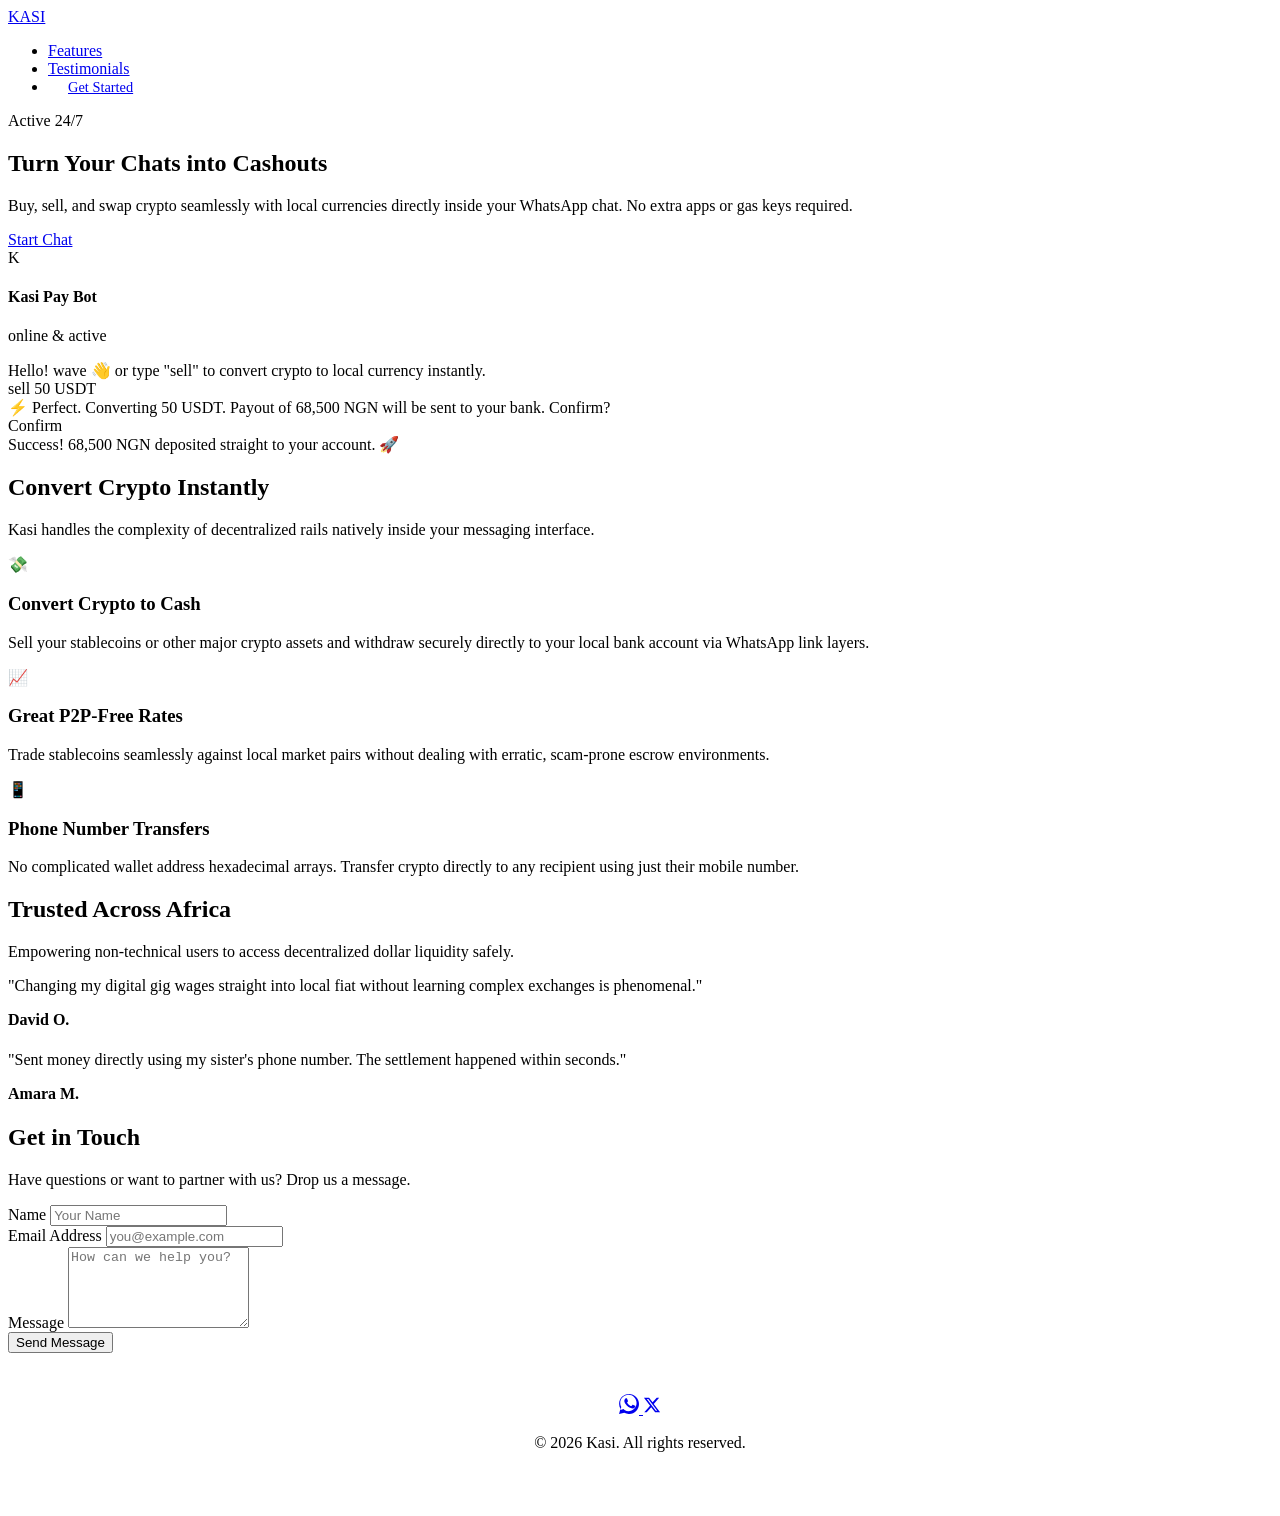
==== commit 4e860ba1: "feat: added socials" ====
--- a/templates/index.html
+++ b/templates/index.html
@@ -16,7 +16,7 @@
                 <ul>
                     <li><a href="#features" class="nav-link">Features</a></li>
                     <li><a href="#testimonials" class="nav-link">Testimonials</a></li>
-                    <li><a href="https://api.whatsapp.com/send/?phone=%2B13025016052&text=Hello%21+I+was+referred+by+a+friend+%EF%BF%BD%0A%0A%28Ref%3A+%23faqs%29&type=phone_number&app_absent=0" class="btn" style="padding: 10px 20px; font-size: 0.9rem;">Get Started</a></li>
+                    <li><a href="https://api.whatsapp.com/send/?phone=14155238886&text=Hello%21+I+was+referred+by+a+friend+%EF%BF%BD%0A%0A%28Ref%3A+%23faqs%29&type=phone_number&app_absent=0" class="btn" style="padding: 10px 20px; font-size: 0.9rem;">Get Started</a></li>
                 </ul>
             </nav>
         </div>
@@ -30,7 +30,7 @@
                     <span class="badge">Active 24/7</span>
                     <h1>Turn Your Chats into <span>Cashouts</span></h1>
                     <p>Buy, sell, and swap crypto seamlessly with local currencies directly inside your WhatsApp chat. No extra apps or gas keys required.</p>
-                    <a href="https://api.whatsapp.com/send/?phone=%2B13025016052&text=Hello%21+I+was+referred+by+a+friend+%EF%BF%BD%0A%0A%28Ref%3A+%23faqs%29&type=phone_number&app_absent=0" class="btn" target="_blank">Start Chat</a>
+                    <a href="https://api.whatsapp.com/send/?phone=14155238886&text=Hello%21+I+was+referred+by+a+friend+%EF%BF%BD%0A%0A%28Ref%3A+%23faqs%29&type=phone_number&app_absent=0" class="btn" target="_blank">Start Chat</a>
                 </div>
                 
                 <!-- Static WhatsApp UI Mockup with Staggered Animations -->
@@ -137,6 +137,14 @@
 
     <footer>
         <div class="container" style="text-align: center; padding: 40px 0; border-top: 1px solid rgba(255,255,255,0.05); color: var(--text-muted);">
+            <div class="social-links">
+                <a href="https://api.whatsapp.com/send/?phone=14155238886&text=Hello%21+I+was+referred+by+a+friend+%EF%BF%BD%0A%0A%28Ref%3A+%23faqs%29&type=phone_number&app_absent=0" class="social-link whatsapp" target="_blank" aria-label="WhatsApp">
+                    <svg style="width: 20px; height: 20px; fill: currentColor;" viewBox="0 0 24 24"><path d="M.057 24l1.687-6.163c-1.041-1.804-1.588-3.849-1.587-5.946C.06 5.348 5.397.01 12.008.01c3.202.001 6.212 1.246 8.477 3.514 2.266 2.268 3.507 5.28 3.505 8.484-.004 6.657-5.34 11.997-11.953 11.997-2.005-.001-3.973-.502-5.73-1.455L0 24zm6.59-4.846c1.6.95 3.188 1.449 4.625 1.451 5.403.002 9.803-4.394 9.806-9.799.002-2.618-1.01-5.078-2.854-6.924C16.379 2.036 13.918 1.02 11.298 1.02c-5.409 0-9.809 4.397-9.812 9.802-.001 1.64.43 3.238 1.248 4.654l-.989 3.613 3.702-.971zm12.39-5.111c-.33-.165-1.951-.963-2.248-1.073-.297-.109-.514-.165-.729.165-.215.33-.83 1.048-1.016 1.268-.188.219-.375.247-.704.082-.33-.165-1.393-.513-2.656-1.64-1.01-.9-1.691-2.012-1.888-2.34-.197-.33-.02-.508.145-.672.149-.148.33-.384.495-.577.165-.192.22-.32.33-.533.109-.215.056-.403-.028-.567-.082-.165-.729-1.758-1.002-2.411-.266-.64-.538-.552-.729-.562-.188-.01-.403-.012-.619-.012-.215 0-.567.082-.864.403-.297.321-1.134 1.109-1.134 2.702 0 1.593 1.157 3.13 1.318 3.348.162.219 2.278 3.477 5.517 4.881.77.334 1.373.533 1.841.682.774.246 1.479.211 2.037.128.621-.093 1.951-.798 2.224-1.57.272-.772.272-1.434.192-1.57-.081-.137-.297-.219-.627-.384z"/></svg>
+                </a>
+                <a href="https://x.com/kasi_pay" class="social-link x" target="_blank" aria-label="X (formerly Twitter)">
+                    <svg style="width: 18px; height: 18px; fill: currentColor;" viewBox="0 0 24 24"><path d="M18.244 2.25h3.308l-7.227 8.26 8.502 11.24H16.17l-5.214-6.817L4.99 21.75H1.68l7.73-8.835L1.254 2.25H8.08l4.713 6.231zm-1.161 17.52h1.833L7.084 4.126H5.117z"/></svg>
+                </a>
+            </div>
             <p>&copy; 2026 Kasi. All rights reserved.</p>
         </div>
     </footer>
